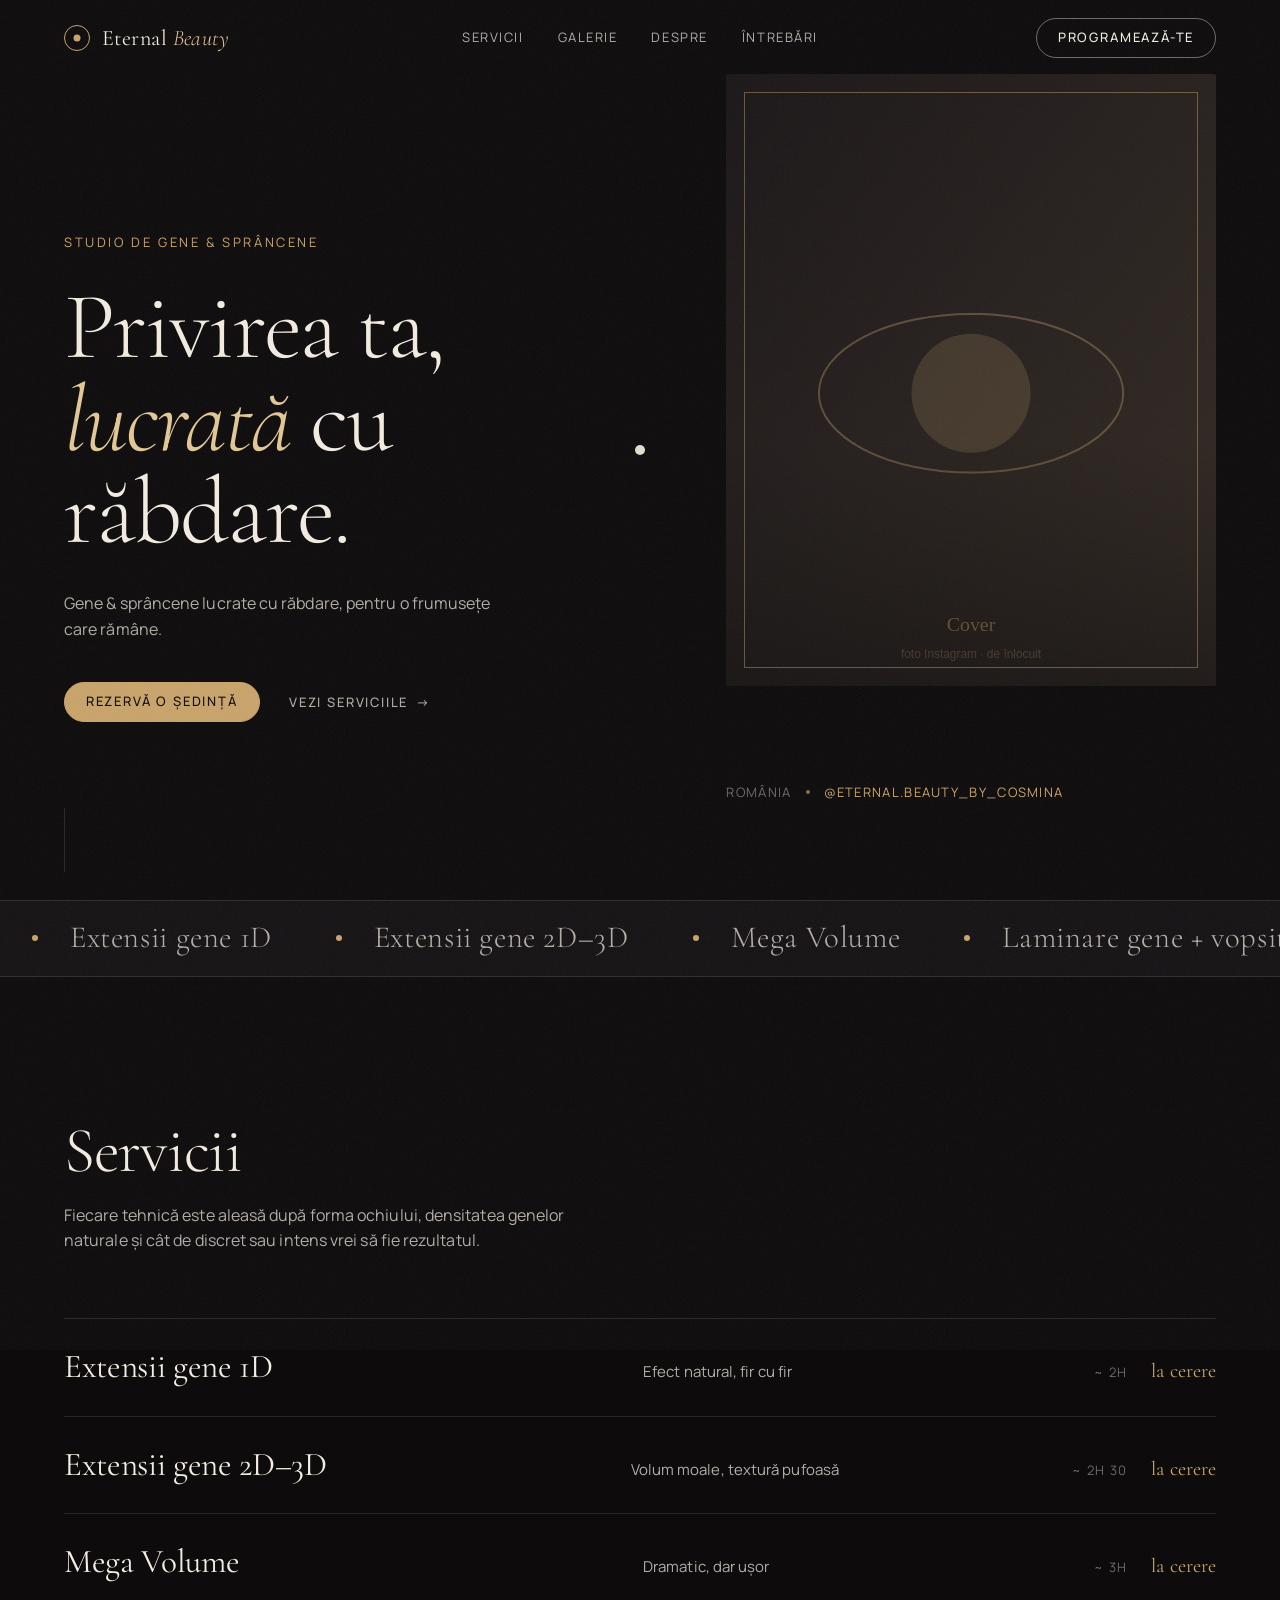
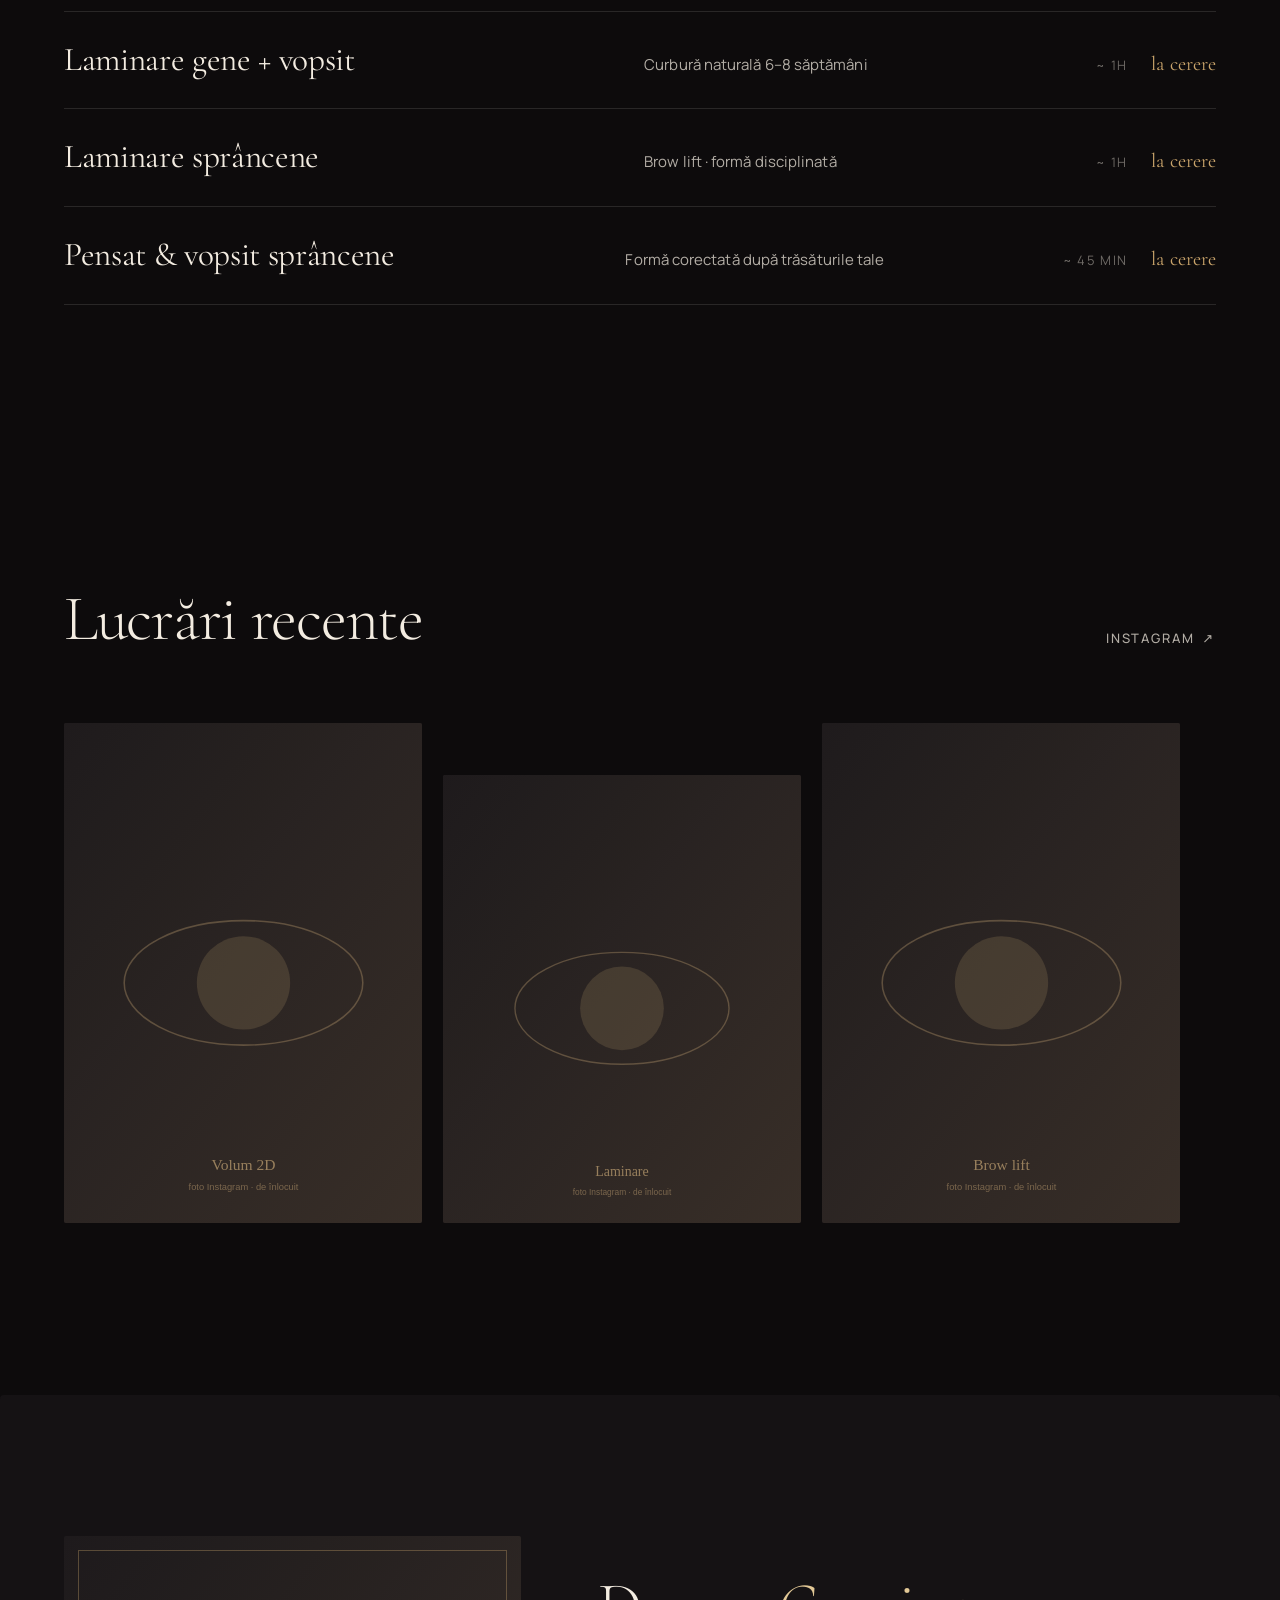
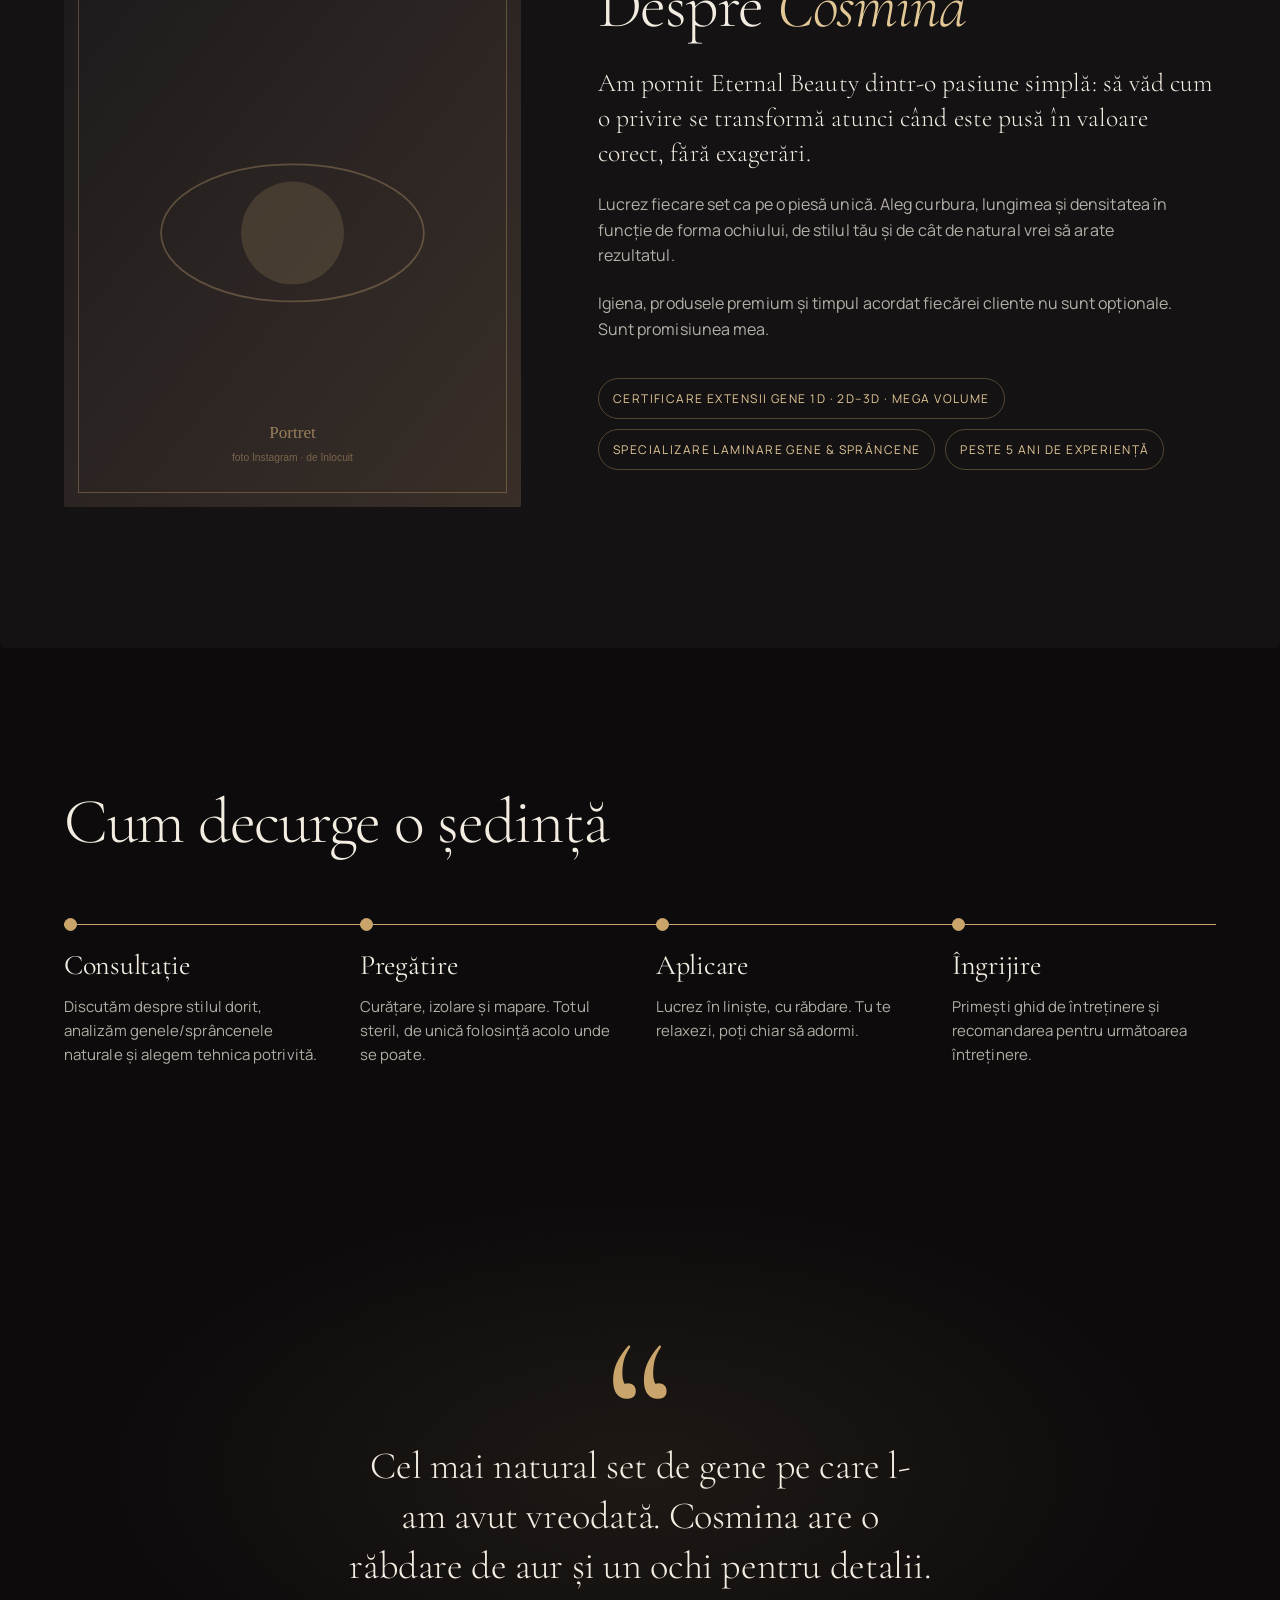
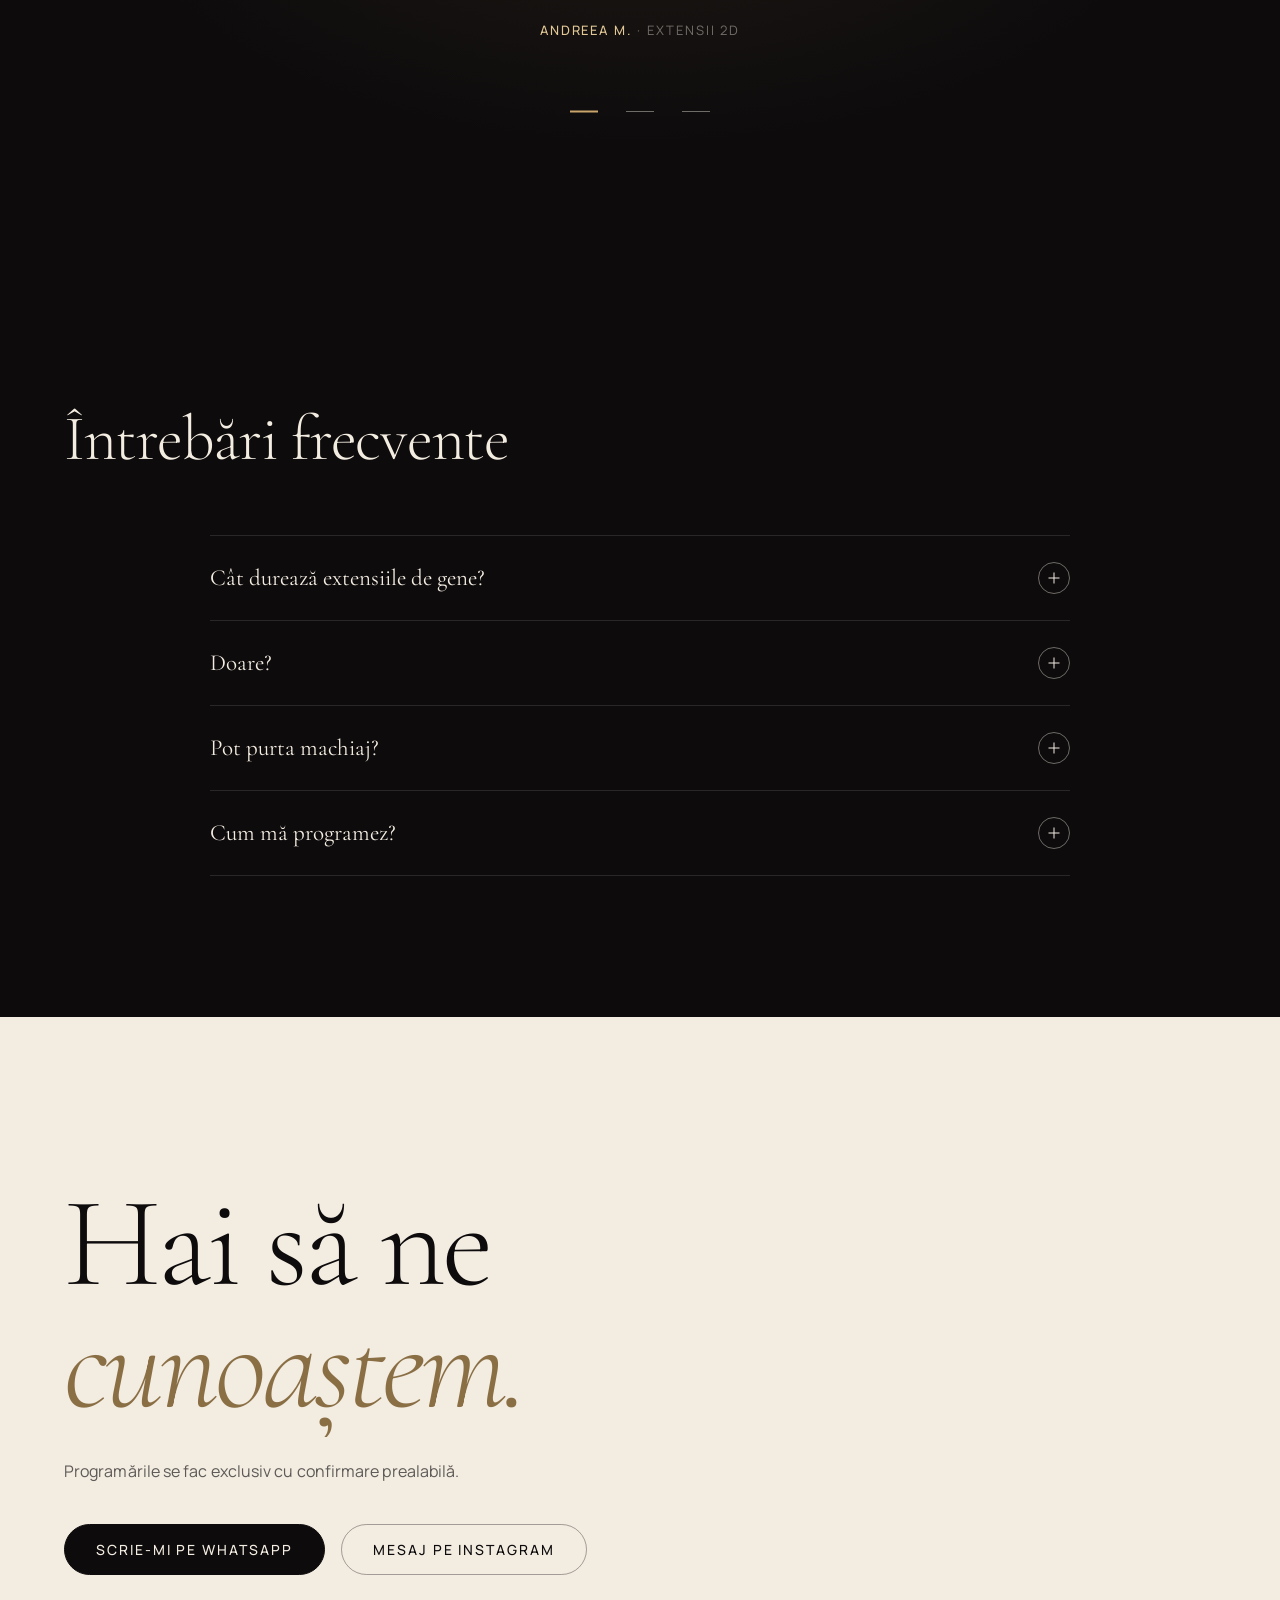
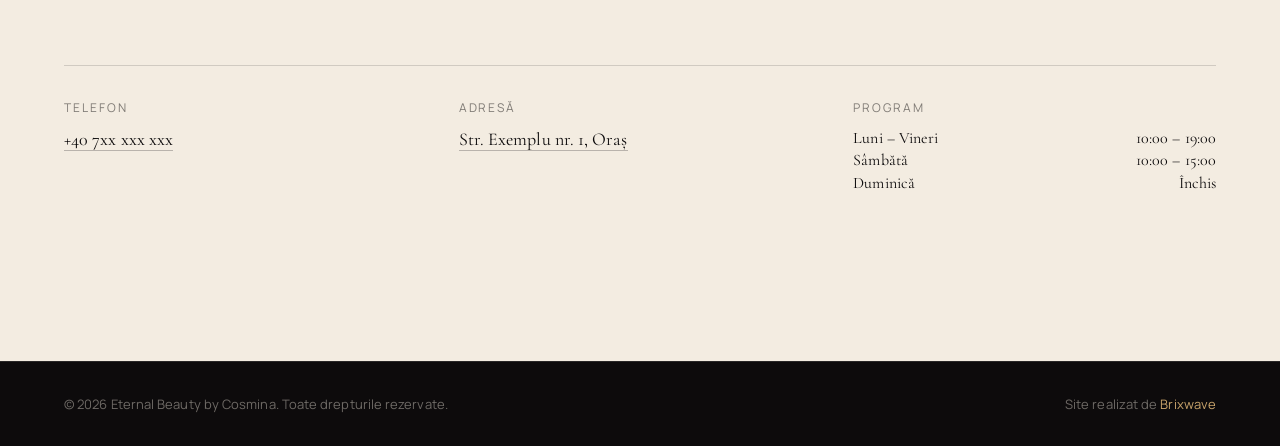
==== designs/01-noir-luxe/index.html @ b746fc4f "Portal Brixwave cu 3 design-uri pentru Eternal Beauty și skill-uri de design - index.html: portal Br" ====
<!DOCTYPE html>
<html lang="ro">
<head>
<meta charset="utf-8">
<meta name="viewport" content="width=device-width, initial-scale=1">
<title>Eternal Beauty by Cosmina — Noir Luxe</title>
<meta name="description" content="Eternal Beauty by Cosmina: extensii de gene, laminare gene și sprâncene, styling de sprâncene. Programează-te.">
<meta name="theme-color" content="#0d0b0c">
<link rel="preconnect" href="https://fonts.googleapis.com">
<link rel="preconnect" href="https://fonts.gstatic.com" crossorigin>
<link href="https://fonts.googleapis.com/css2?family=Cormorant+Garamond:ital,wght@0,300;0,400;0,500;1,300;1,400&family=Manrope:wght@300;400;500;600&display=swap" rel="stylesheet">
<link rel="stylesheet" href="style.css">
</head>
<body>
<div class="grain" aria-hidden="true"></div>
<div class="cursor" aria-hidden="true"><span></span></div>

<header class="nav" id="top">
  <a class="nav__brand" href="#top" aria-label="Eternal Beauty, acasă">
    <span class="nav__mark" aria-hidden="true"></span>
    <span class="nav__name">Eternal <em>Beauty</em></span>
  </a>
  <nav class="nav__links" aria-label="Meniu principal">
    <a href="#servicii">Servicii</a>
    <a href="#galerie">Galerie</a>
    <a href="#despre">Despre</a>
    <a href="#intrebari">Întrebări</a>
  </nav>
  <a class="btn btn--ghost nav__cta" data-wa href="#contact" data-magnetic>Programează-te</a>
  <button class="nav__burger" aria-label="Deschide meniul" aria-expanded="false" aria-controls="mobile-menu"><span></span><span></span></button>
</header>
<div class="mobile-menu" id="mobile-menu" hidden>
  <a href="#servicii">Servicii</a>
  <a href="#galerie">Galerie</a>
  <a href="#despre">Despre</a>
  <a href="#intrebari">Întrebări</a>
  <a href="#contact">Contact</a>
</div>

<main>
  <!-- HERO -->
  <section class="hero">
    <div class="hero__copy">
      <p class="hero__eyebrow-free"><span class="line-mask"><span>Studio de gene &amp; sprâncene</span></span></p>
      <h1 class="hero__title">
        <span class="line-mask"><span>Privirea ta,</span></span>
        <span class="line-mask"><span><em>lucrată</em> cu răbdare.</span></span>
      </h1>
      <p class="hero__lead reveal" data-brand="tagline"></p>
      <div class="hero__actions reveal">
        <a class="btn btn--gold" href="#contact" data-wa data-magnetic>Rezervă o ședință</a>
        <a class="btn btn--text" href="#servicii">Vezi serviciile <span class="arrow" aria-hidden="true">→</span></a>
      </div>
    </div>
    <figure class="hero__media">
      <div class="hero__frame" data-parallax="0.12">
        <img data-photo="Cover" src="../../shared/photos/hero.jpg" alt="Privire cu extensii de gene, fotografie de copertă" width="800" height="1000" fetchpriority="high">
      </div>
      <figcaption class="hero__caption reveal">
        <span data-brand="city"></span>
        <span class="dot" aria-hidden="true"></span>
        <a data-ig href="#" target="_blank" rel="noopener">@<span data-brand="instagramHandle"></span></a>
      </figcaption>
    </figure>
    <a class="hero__scroll" href="#servicii" aria-label="Derulează în jos"><span></span></a>
  </section>

  <!-- MARQUEE -->
  <div class="marquee" aria-hidden="true">
    <div class="marquee__track" id="marquee"></div>
  </div>

  <!-- SERVICII -->
  <section class="services" id="servicii">
    <div class="section-head reveal">
      <h2 class="h2">Servicii</h2>
      <p class="lede">Fiecare tehnică este aleasă după forma ochiului, densitatea genelor naturale și cât de discret sau intens vrei să fie rezultatul.</p>
    </div>
    <ul class="services__list" id="services"></ul>
    <div class="services__preview" id="services-preview" aria-hidden="true">
      <img alt="" width="800" height="1000">
    </div>
  </section>

  <!-- GALERIE -->
  <section class="gallery" id="galerie">
    <div class="section-head section-head--row reveal">
      <h2 class="h2">Lucrări recente</h2>
      <a class="btn btn--text" data-ig href="#" target="_blank" rel="noopener">Instagram <span class="arrow" aria-hidden="true">↗</span></a>
    </div>
    <div class="gallery__scroller" id="gallery" tabindex="0" aria-label="Galerie, derulează orizontal"></div>
  </section>

  <!-- DESPRE -->
  <section class="about" id="despre">
    <figure class="about__media reveal">
      <img data-photo="Portret" src="../../shared/photos/portrait.jpg" alt="Portret Cosmina, fondatoare Eternal Beauty" width="800" height="1000" loading="lazy">
    </figure>
    <div class="about__copy">
      <h2 class="h2 reveal">Despre <em>Cosmina</em></h2>
      <div class="about__story" id="story"></div>
      <ul class="about__creds" id="creds"></ul>
    </div>
  </section>

  <!-- PROCES -->
  <section class="process">
    <div class="section-head reveal">
      <h2 class="h2">Cum decurge o ședință</h2>
    </div>
    <ol class="process__steps" id="process"></ol>
  </section>

  <!-- TESTIMONIALE -->
  <section class="quotes" aria-label="Păreri ale clientelor">
    <div class="quotes__mark reveal" aria-hidden="true">“</div>
    <div class="quotes__stage" id="quotes"></div>
    <div class="quotes__nav" id="quotes-nav" role="tablist" aria-label="Alege testimonialul"></div>
  </section>

  <!-- FAQ -->
  <section class="faq" id="intrebari">
    <div class="section-head reveal">
      <h2 class="h2">Întrebări frecvente</h2>
    </div>
    <div class="faq__list" id="faq"></div>
  </section>

  <!-- CONTACT -->
  <section class="contact" id="contact">
    <div class="contact__inner">
      <h2 class="contact__title">
        <span class="line-mask"><span>Hai să ne</span></span>
        <span class="line-mask"><span><em>cunoaștem.</em></span></span>
      </h2>
      <p class="lede reveal" data-brand="bookingNote"></p>
      <div class="contact__actions reveal">
        <a class="btn btn--gold btn--lg" data-wa href="#" target="_blank" rel="noopener" data-magnetic>Scrie-mi pe WhatsApp</a>
        <a class="btn btn--ghost btn--lg" data-ig href="#" target="_blank" rel="noopener" data-magnetic>Mesaj pe Instagram</a>
      </div>
      <dl class="contact__details reveal">
        <div><dt>Telefon</dt><dd><a data-tel href="#" data-brand="phone"></a></dd></div>
        <div><dt>Adresă</dt><dd><a data-maps href="#" target="_blank" rel="noopener" data-brand="address"></a></dd></div>
        <div><dt>Program</dt><dd id="schedule"></dd></div>
      </dl>
    </div>
  </section>
</main>

<footer class="footer">
  <p>© <span id="year"></span> Eternal Beauty by Cosmina. Toate drepturile rezervate.</p>
  <p class="footer__credit">Site realizat de <a href="https://github.com/brixwave-technology" target="_blank" rel="noopener">Brixwave</a></p>
</footer>

<script src="../../shared/eternal-data.js"></script>
<script src="script.js"></script>
</body>
</html>
---- designs/01-noir-luxe/style.css ----
/* ============ NOIR LUXE — Eternal Beauty ============ */
:root{
  --ink:#0d0b0c; --ink-2:#151214; --ink-3:#1e1a1c;
  --ivory:#f3ece1; --ivory-70:rgba(243,236,225,.72); --ivory-40:rgba(243,236,225,.42); --ivory-12:rgba(243,236,225,.12);
  --gold:#c9a46b; --gold-2:#e2c896; --gold-dim:#8a6f45;
  --serif:"Cormorant Garamond", Georgia, serif;
  --sans:"Manrope", system-ui, sans-serif;
  --ease-out:cubic-bezier(.23,1,.32,1);
  --ease-in-out:cubic-bezier(.77,0,.175,1);
  --pad:clamp(20px,5vw,96px);
  --max:1440px;
}
*,*::before,*::after{box-sizing:border-box}
html{scroll-behavior:smooth;-webkit-text-size-adjust:100%}
@media (prefers-reduced-motion:reduce){html{scroll-behavior:auto}}
body{margin:0;background:var(--ink);color:var(--ivory);font:400 16px/1.6 var(--sans);letter-spacing:.005em;overflow-x:hidden;-webkit-font-smoothing:antialiased}
img{display:block;max-width:100%;height:auto}
a{color:inherit;text-decoration:none}
ul,ol{margin:0;padding:0;list-style:none}
h1,h2,h3,p,dl,dd,figure{margin:0}
::selection{background:var(--gold);color:var(--ink)}
:focus-visible{outline:2px solid var(--gold);outline-offset:4px;border-radius:2px}
em{font-style:italic;font-weight:300;color:var(--gold-2)}

/* film grain */
.grain{position:fixed;inset:-50%;width:200%;height:200%;pointer-events:none;z-index:60;opacity:.06;
  background-image:url("data:image/svg+xml,%3Csvg xmlns='http://www.w3.org/2000/svg' width='300' height='300'%3E%3Cfilter id='n'%3E%3CfeTurbulence type='fractalNoise' baseFrequency='.9' numOctaves='2' stitchTiles='stitch'/%3E%3C/filter%3E%3Crect width='100%25' height='100%25' filter='url(%23n)'/%3E%3C/svg%3E");
  animation:grain 1.2s steps(6) infinite}
@keyframes grain{0%{transform:translate(0,0)}20%{transform:translate(-2%,1%)}40%{transform:translate(1%,-2%)}60%{transform:translate(-1%,2%)}80%{transform:translate(2%,1%)}100%{transform:translate(0,0)}}

/* custom cursor (desktop w/ fine pointer only) */
.cursor{display:none}
@media (hover:hover) and (pointer:fine){
  .cursor{display:block;position:fixed;left:0;top:0;z-index:70;pointer-events:none;mix-blend-mode:difference}
  .cursor span{display:block;width:10px;height:10px;border-radius:50%;background:var(--ivory);transform:translate(-50%,-50%) scale(1);transition:transform .35s var(--ease-out),opacity .3s}
  body.cursor-hover .cursor span{transform:translate(-50%,-50%) scale(4);opacity:.9}
}

/* ---- buttons ---- */
.btn{position:relative;display:inline-flex;align-items:center;gap:.6em;padding:.95em 1.6em;font:500 13px/1 var(--sans);letter-spacing:.14em;text-transform:uppercase;border-radius:999px;border:1px solid transparent;transition:transform .5s var(--ease-out),background-color .3s ease,color .3s ease,border-color .3s ease;will-change:transform}
.btn:active{transform:scale(.97)!important;transition-duration:.1s}
.btn--gold{background:var(--gold);color:var(--ink);border-color:var(--gold)}
.btn--gold:hover{background:var(--gold-2);border-color:var(--gold-2)}
.btn--ghost{border-color:var(--ivory-40);color:var(--ivory)}
.btn--ghost:hover{border-color:var(--gold);color:var(--gold-2)}
.btn--text{padding:.4em 0;border-radius:0;color:var(--ivory-70)}
.btn--text .arrow{display:inline-block;transition:transform .5s var(--ease-out)}
.btn--text:hover{color:var(--gold-2)}
.btn--text:hover .arrow{transform:translateX(6px)}
.btn--lg{padding:1.25em 2.2em;font-size:14px}

/* ---- nav ---- */
.nav{position:fixed;inset:0 0 auto 0;z-index:50;display:grid;grid-template-columns:1fr auto 1fr;align-items:center;gap:24px;padding:18px var(--pad);transition:background-color .5s ease,backdrop-filter .5s ease,padding .5s var(--ease-out)}
.nav.is-scrolled{padding:12px var(--pad);background:rgba(13,11,12,.72);backdrop-filter:blur(14px);-webkit-backdrop-filter:blur(14px);border-bottom:1px solid var(--ivory-12)}
.nav__brand{display:flex;align-items:center;gap:12px;font:400 22px/1 var(--serif);letter-spacing:.02em}
.nav__brand em{color:var(--gold-2)}
.nav__mark{width:26px;height:26px;border-radius:50%;border:1px solid var(--gold);position:relative;flex:none}
.nav__mark::after{content:"";position:absolute;inset:7px;border-radius:50%;background:var(--gold);transform:scale(.7);transition:transform .6s var(--ease-out)}
.nav__brand:hover .nav__mark::after{transform:scale(1)}
.nav__links{display:flex;gap:34px;justify-content:center}
.nav__links a{position:relative;font-size:13px;letter-spacing:.12em;text-transform:uppercase;color:var(--ivory-70);padding:6px 0;transition:color .3s}
.nav__links a::after{content:"";position:absolute;left:0;right:0;bottom:0;height:1px;background:var(--gold);transform:scaleX(0);transform-origin:right;transition:transform .5s var(--ease-out)}
.nav__links a:hover{color:var(--ivory)}
.nav__links a:hover::after{transform:scaleX(1);transform-origin:left}
.nav__cta{justify-self:end}
.nav__burger{display:none;justify-self:end;width:44px;height:44px;border:0;background:none;cursor:pointer;position:relative}
.nav__burger span{position:absolute;left:12px;right:12px;height:1px;background:var(--ivory);transition:transform .5s var(--ease-out),top .5s var(--ease-out)}
.nav__burger span:first-child{top:18px}.nav__burger span:last-child{top:26px}
.nav__burger[aria-expanded="true"] span:first-child{top:22px;transform:rotate(45deg)}
.nav__burger[aria-expanded="true"] span:last-child{top:22px;transform:rotate(-45deg)}
.mobile-menu{position:fixed;inset:0;z-index:45;background:var(--ink);display:flex;flex-direction:column;justify-content:center;padding:var(--pad);gap:8px}
.mobile-menu[hidden]{display:none}
.mobile-menu a{font:300 clamp(36px,10vw,64px)/1.1 var(--serif);color:var(--ivory);opacity:0;transform:translateY(24px);animation:menu-in .7s var(--ease-out) forwards}
.mobile-menu a:nth-child(2){animation-delay:.05s}.mobile-menu a:nth-child(3){animation-delay:.1s}.mobile-menu a:nth-child(4){animation-delay:.15s}.mobile-menu a:nth-child(5){animation-delay:.2s}
@keyframes menu-in{to{opacity:1;transform:none}}
@media (max-width:900px){.nav{grid-template-columns:1fr auto}.nav__links,.nav__cta{display:none}.nav__burger{display:block}}

/* ---- text reveals ---- */
.line-mask{display:block;overflow:hidden;padding-bottom:.08em;margin-bottom:-.08em}
.line-mask>span{display:block;transform:translateY(110%);transition:transform 1.1s var(--ease-out)}
.is-in .line-mask>span,.line-mask.is-in>span{transform:none}
.line-mask:nth-child(2)>span{transition-delay:.12s}.line-mask:nth-child(3)>span{transition-delay:.24s}
.reveal{opacity:0;transform:translateY(22px);transition:opacity .9s ease,transform 1s var(--ease-out)}
.reveal.is-in{opacity:1;transform:none}
@media (prefers-reduced-motion:reduce){.line-mask>span,.reveal{transition:none;transform:none;opacity:1}.grain,.hero__scroll span,.marquee__track{animation:none}}

/* ---- hero ---- */
.hero{position:relative;min-height:100svh;display:grid;grid-template-columns:1.1fr .9fr;align-items:center;gap:clamp(24px,5vw,80px);padding:calc(90px + 4vh) var(--pad) 8vh;max-width:var(--max);margin:0 auto}
.hero__eyebrow-free{font-size:13px;letter-spacing:.2em;text-transform:uppercase;color:var(--gold);margin-bottom:28px}
.hero__title{font:300 clamp(48px,7.4vw,118px)/.98 var(--serif);letter-spacing:-.02em;text-wrap:balance}
.hero__lead{max-width:44ch;margin-top:32px;font-size:clamp(16px,1.25vw,19px);color:var(--ivory-70);transition-delay:.35s}
.hero__actions{display:flex;flex-wrap:wrap;gap:16px 28px;align-items:center;margin-top:40px;transition-delay:.5s}
.hero__media{position:relative}
.hero__frame{position:relative;aspect-ratio:4/5;overflow:hidden;border-radius:2px;will-change:transform}
.hero__frame::before{content:"";position:absolute;inset:18px;border:1px solid rgba(201,164,107,.45);z-index:2;pointer-events:none;transition:inset 1.2s var(--ease-out)}
.hero__media:hover .hero__frame::before{inset:10px}
.hero__frame img{width:100%;height:100%;object-fit:cover;transform:scale(1.08);transition:transform 1.6s var(--ease-out);filter:saturate(.9) contrast(1.05)}
.hero__media:hover .hero__frame img{transform:scale(1.02)}
.hero__frame::after{content:"";position:absolute;inset:0;background:linear-gradient(180deg,transparent 60%,rgba(13,11,12,.55));z-index:1}
.hero__caption{display:flex;align-items:center;gap:14px;margin-top:18px;font-size:13px;letter-spacing:.1em;text-transform:uppercase;color:var(--ivory-40);transition-delay:.6s}
.hero__caption a{color:var(--gold);transition:color .3s}.hero__caption a:hover{color:var(--gold-2)}
.dot{width:4px;height:4px;border-radius:50%;background:var(--gold-dim)}
.hero__scroll{position:absolute;left:var(--pad);bottom:28px;width:1px;height:64px;background:var(--ivory-12);overflow:hidden}
.hero__scroll span{position:absolute;inset:0;background:var(--gold);transform:translateY(-100%);animation:scroll-hint 2.4s var(--ease-in-out) infinite}
@keyframes scroll-hint{0%{transform:translateY(-100%)}55%{transform:translateY(0)}100%{transform:translateY(100%)}}
@media (max-width:900px){.hero{grid-template-columns:1fr;padding-top:110px;min-height:auto}.hero__media{order:-1;max-width:420px}.hero__scroll{display:none}}

/* ---- marquee ---- */
.marquee{border-block:1px solid var(--ivory-12);padding:22px 0;overflow:hidden;background:var(--ink-2)}
.marquee__track{display:flex;gap:0;width:max-content;animation:marquee 38s linear infinite}
.marquee:hover .marquee__track{animation-play-state:paused}
.marquee__item{display:inline-flex;align-items:center;gap:32px;padding:0 32px;font:300 clamp(22px,2.4vw,34px)/1 var(--serif);letter-spacing:.02em;color:var(--ivory-70);white-space:nowrap}
.marquee__item i{width:6px;height:6px;border-radius:50%;background:var(--gold);flex:none}
@keyframes marquee{to{transform:translateX(-50%)}}

/* ---- sections ---- */
section{padding:clamp(80px,11vw,160px) var(--pad)}
.section-head{max-width:var(--max);margin:0 auto clamp(40px,5vw,72px)}
.section-head--row{display:flex;justify-content:space-between;align-items:flex-end;gap:24px;flex-wrap:wrap}
.h2{font:300 clamp(38px,5vw,72px)/1.02 var(--serif);letter-spacing:-.02em;text-wrap:balance}
.lede{max-width:56ch;margin-top:20px;color:var(--ivory-70);font-size:clamp(16px,1.15vw,18px)}

/* ---- services ---- */
.services{position:relative;max-width:var(--max);margin:0 auto}
.services__list{border-top:1px solid var(--ivory-12)}
.service{border-bottom:1px solid var(--ivory-12)}
.service__row{display:grid;grid-template-columns:minmax(0,1.3fr) minmax(0,1fr) auto auto;gap:24px;align-items:baseline;padding:30px 0;cursor:pointer;transition:padding .6s var(--ease-out)}
.service__row:hover{padding-left:16px}
.service__name{font:400 clamp(26px,2.6vw,38px)/1.1 var(--serif);letter-spacing:-.01em;transition:color .3s}
.service__row:hover .service__name{color:var(--gold-2)}
.service__sub{color:var(--ivory-70);font-size:15px}
.service__meta{font-size:13px;letter-spacing:.1em;text-transform:uppercase;color:var(--ivory-40);white-space:nowrap}
.service__price{font:400 20px/1 var(--serif);color:var(--gold);white-space:nowrap;min-width:6ch;text-align:right}
.service__body{display:grid;grid-template-rows:0fr;transition:grid-template-rows .7s var(--ease-out)}
.service__body>div{overflow:hidden}
.service__body p{max-width:60ch;padding:0 0 30px;color:var(--ivory-70);opacity:0;transform:translateY(8px);transition:opacity .5s ease,transform .6s var(--ease-out)}
.service.is-open .service__body{grid-template-rows:1fr}
.service.is-open .service__body p{opacity:1;transform:none;transition-delay:.15s}
.services__preview{position:absolute;top:0;right:var(--pad);width:clamp(180px,20vw,300px);aspect-ratio:4/5;pointer-events:none;opacity:0;transform:translateY(20px) rotate(-3deg) scale(.95);transition:opacity .5s ease,transform .8s var(--ease-out);z-index:3;box-shadow:0 30px 60px -20px rgba(0,0,0,.7)}
.services__preview.is-visible{opacity:1;transform:rotate(-2deg)}
.services__preview img{width:100%;height:100%;object-fit:cover}
@media (max-width:900px){.service__row{grid-template-columns:1fr auto;gap:8px 16px}.service__sub{grid-column:1/-1;order:3}.service__meta{display:none}.services__preview{display:none}}

/* ---- gallery ---- */
.gallery{padding-right:0}
.gallery .section-head{padding-right:var(--pad)}
.gallery__scroller{display:flex;gap:clamp(12px,1.6vw,24px);overflow-x:auto;scroll-snap-type:x mandatory;padding:8px var(--pad) 32px 0;scrollbar-width:none;cursor:grab}
.gallery__scroller::-webkit-scrollbar{display:none}
.gallery__scroller.is-dragging{cursor:grabbing;scroll-snap-type:none}
.shot{flex:0 0 clamp(240px,28vw,380px);scroll-snap-align:start;position:relative;aspect-ratio:4/5;overflow:hidden;border-radius:2px;background:var(--ink-3)}
.shot:nth-child(even){margin-top:clamp(24px,4vw,64px)}
.shot img{width:100%;height:100%;object-fit:cover;transform:scale(1.04);transition:transform 1.4s var(--ease-out),filter .6s ease;filter:saturate(.85)}
.shot:hover img{transform:scale(1);filter:saturate(1)}
.shot figcaption{position:absolute;left:16px;bottom:14px;font-size:12px;letter-spacing:.14em;text-transform:uppercase;color:var(--ivory);padding:6px 10px;border:1px solid var(--ivory-40);border-radius:999px;background:rgba(13,11,12,.35);backdrop-filter:blur(6px);opacity:0;transform:translateY(8px);transition:opacity .4s ease,transform .6s var(--ease-out)}
.shot:hover figcaption{opacity:1;transform:none}
.shot.reveal{transform:translateY(40px)}.shot.reveal.is-in{transform:none}

/* ---- about ---- */
.about{display:grid;grid-template-columns:.85fr 1.15fr;gap:clamp(32px,6vw,110px);align-items:center;max-width:var(--max);margin:0 auto;background:var(--ink-2);border-radius:4px}
.about__media{aspect-ratio:4/5;overflow:hidden;border-radius:2px;position:relative}
.about__media img{width:100%;height:100%;object-fit:cover;filter:saturate(.85)}
.about__media::after{content:"";position:absolute;inset:14px;border:1px solid rgba(201,164,107,.35);pointer-events:none}
.about__story p{max-width:58ch;color:var(--ivory-70);margin-top:22px;font-size:clamp(16px,1.15vw,18px)}
.about__story p:first-child{font:300 clamp(22px,2vw,28px)/1.35 var(--serif);color:var(--ivory);margin-top:28px}
.about__creds{display:flex;flex-wrap:wrap;gap:10px;margin-top:36px}
.about__creds li{font-size:12px;letter-spacing:.12em;text-transform:uppercase;color:var(--gold-2);padding:10px 14px;border:1px solid rgba(201,164,107,.35);border-radius:999px}
@media (max-width:900px){.about{grid-template-columns:1fr}.about__media{max-width:420px}}

/* ---- process ---- */
.process__steps{display:grid;grid-template-columns:repeat(4,1fr);gap:32px;max-width:var(--max);margin:0 auto;position:relative}
.process__steps::before{content:"";position:absolute;left:0;right:0;top:6px;height:1px;background:var(--ivory-12)}
.process__steps::after{content:"";position:absolute;left:0;top:6px;height:1px;width:100%;background:var(--gold);transform:scaleX(0);transform-origin:left;transition:transform 2.2s var(--ease-in-out)}
.process__steps.is-in::after{transform:scaleX(1)}
.step{position:relative;padding-top:32px}
.step::before{content:"";position:absolute;top:0;left:0;width:13px;height:13px;border-radius:50%;background:var(--ink);border:1px solid var(--gold);transition:background-color .4s ease;transition-delay:calc(var(--i) * .45s)}
.process__steps.is-in .step::before{background:var(--gold)}
.step h3{font:400 clamp(24px,2.2vw,32px)/1.1 var(--serif);letter-spacing:-.01em}
.step p{margin-top:14px;color:var(--ivory-70);font-size:15px;max-width:30ch}
@media (max-width:900px){.process__steps{grid-template-columns:1fr 1fr}.process__steps::before,.process__steps::after{display:none}}
@media (max-width:540px){.process__steps{grid-template-columns:1fr}}

/* ---- quotes ---- */
.quotes{text-align:center;position:relative;background:radial-gradient(60% 60% at 50% 40%,rgba(201,164,107,.09),transparent 70%)}
.quotes__mark{font:300 clamp(120px,18vw,220px)/.6 var(--serif);color:var(--gold);opacity:.35;height:.35em}
.quotes__stage{position:relative;max-width:820px;margin:0 auto;min-height:220px;display:grid}
.quote{grid-area:1/1;opacity:0;transform:translateY(14px);transition:opacity .7s ease,transform .9s var(--ease-out);pointer-events:none}
.quote.is-active{opacity:1;transform:none;pointer-events:auto}
.quote p{font:300 clamp(24px,3vw,40px)/1.3 var(--serif);letter-spacing:-.01em;text-wrap:balance}
.quote footer{margin-top:28px;font-size:13px;letter-spacing:.14em;text-transform:uppercase;color:var(--ivory-40)}
.quote footer b{font-weight:500;color:var(--gold-2)}
.quotes__nav{display:flex;justify-content:center;gap:12px;margin-top:44px}
.quotes__nav button{width:44px;height:24px;border:0;background:none;cursor:pointer;position:relative}
.quotes__nav button::after{content:"";position:absolute;left:8px;right:8px;top:11px;height:1px;background:var(--ivory-40);transition:background-color .3s,transform .5s var(--ease-out)}
.quotes__nav button[aria-selected="true"]::after{background:var(--gold);transform:scaleY(2)}

/* ---- faq ---- */
.faq__list{max-width:860px;margin:0 auto;border-top:1px solid var(--ivory-12)}
.faq__item{border-bottom:1px solid var(--ivory-12)}
.faq__q{width:100%;display:flex;justify-content:space-between;align-items:center;gap:24px;padding:26px 0;background:none;border:0;color:var(--ivory);text-align:left;font:400 clamp(20px,1.8vw,26px)/1.25 var(--serif);cursor:pointer;transition:color .3s}
.faq__q:hover{color:var(--gold-2)}
.faq__q i{flex:none;width:32px;height:32px;border:1px solid var(--ivory-40);border-radius:50%;position:relative;transition:transform .6s var(--ease-out),border-color .3s}
.faq__q i::before,.faq__q i::after{content:"";position:absolute;left:50%;top:50%;width:11px;height:1px;background:currentColor;transform:translate(-50%,-50%)}
.faq__q i::after{transform:translate(-50%,-50%) rotate(90deg);transition:transform .5s var(--ease-out)}
.faq__item.is-open .faq__q i{transform:rotate(45deg);border-color:var(--gold)}
.faq__a{display:grid;grid-template-rows:0fr;transition:grid-template-rows .6s var(--ease-out)}
.faq__a>div{overflow:hidden}
.faq__a p{padding-bottom:26px;color:var(--ivory-70);max-width:62ch}
.faq__item.is-open .faq__a{grid-template-rows:1fr}

/* ---- contact ---- */
.contact{background:var(--ivory);color:var(--ink);padding-block:clamp(90px,13vw,180px)}
.contact em{color:var(--gold-dim)}
.contact__inner{max-width:var(--max);margin:0 auto}
.contact__title{font:300 clamp(56px,10vw,160px)/.95 var(--serif);letter-spacing:-.03em}
.contact .lede{color:rgba(13,11,12,.65);margin-top:32px}
.contact__actions{display:flex;flex-wrap:wrap;gap:16px;margin-top:40px}
.contact .btn--gold{background:var(--ink);border-color:var(--ink);color:var(--ivory)}
.contact .btn--gold:hover{background:var(--ink-3)}
.contact .btn--ghost{border-color:rgba(13,11,12,.35);color:var(--ink)}
.contact .btn--ghost:hover{border-color:var(--ink)}
.contact__details{display:grid;grid-template-columns:repeat(3,1fr);gap:32px;margin-top:clamp(56px,7vw,96px);padding-top:32px;border-top:1px solid rgba(13,11,12,.15)}
.contact__details dt{font-size:12px;letter-spacing:.16em;text-transform:uppercase;color:rgba(13,11,12,.5);margin-bottom:10px}
.contact__details dd{font:400 clamp(18px,1.4vw,22px)/1.4 var(--serif)}
.contact__details a{border-bottom:1px solid rgba(13,11,12,.25);transition:border-color .3s}
.contact__details a:hover{border-color:var(--ink)}
.contact__details .sched{display:flex;justify-content:space-between;gap:16px;font-size:16px}
@media (max-width:760px){.contact__details{grid-template-columns:1fr}}

/* ---- footer ---- */
.footer{display:flex;justify-content:space-between;flex-wrap:wrap;gap:12px;padding:32px var(--pad);font-size:13px;color:var(--ivory-40);border-top:1px solid var(--ivory-12)}
.footer a{color:var(--gold);border-bottom:1px solid transparent;transition:border-color .3s}
.footer a:hover{border-color:var(--gold)}
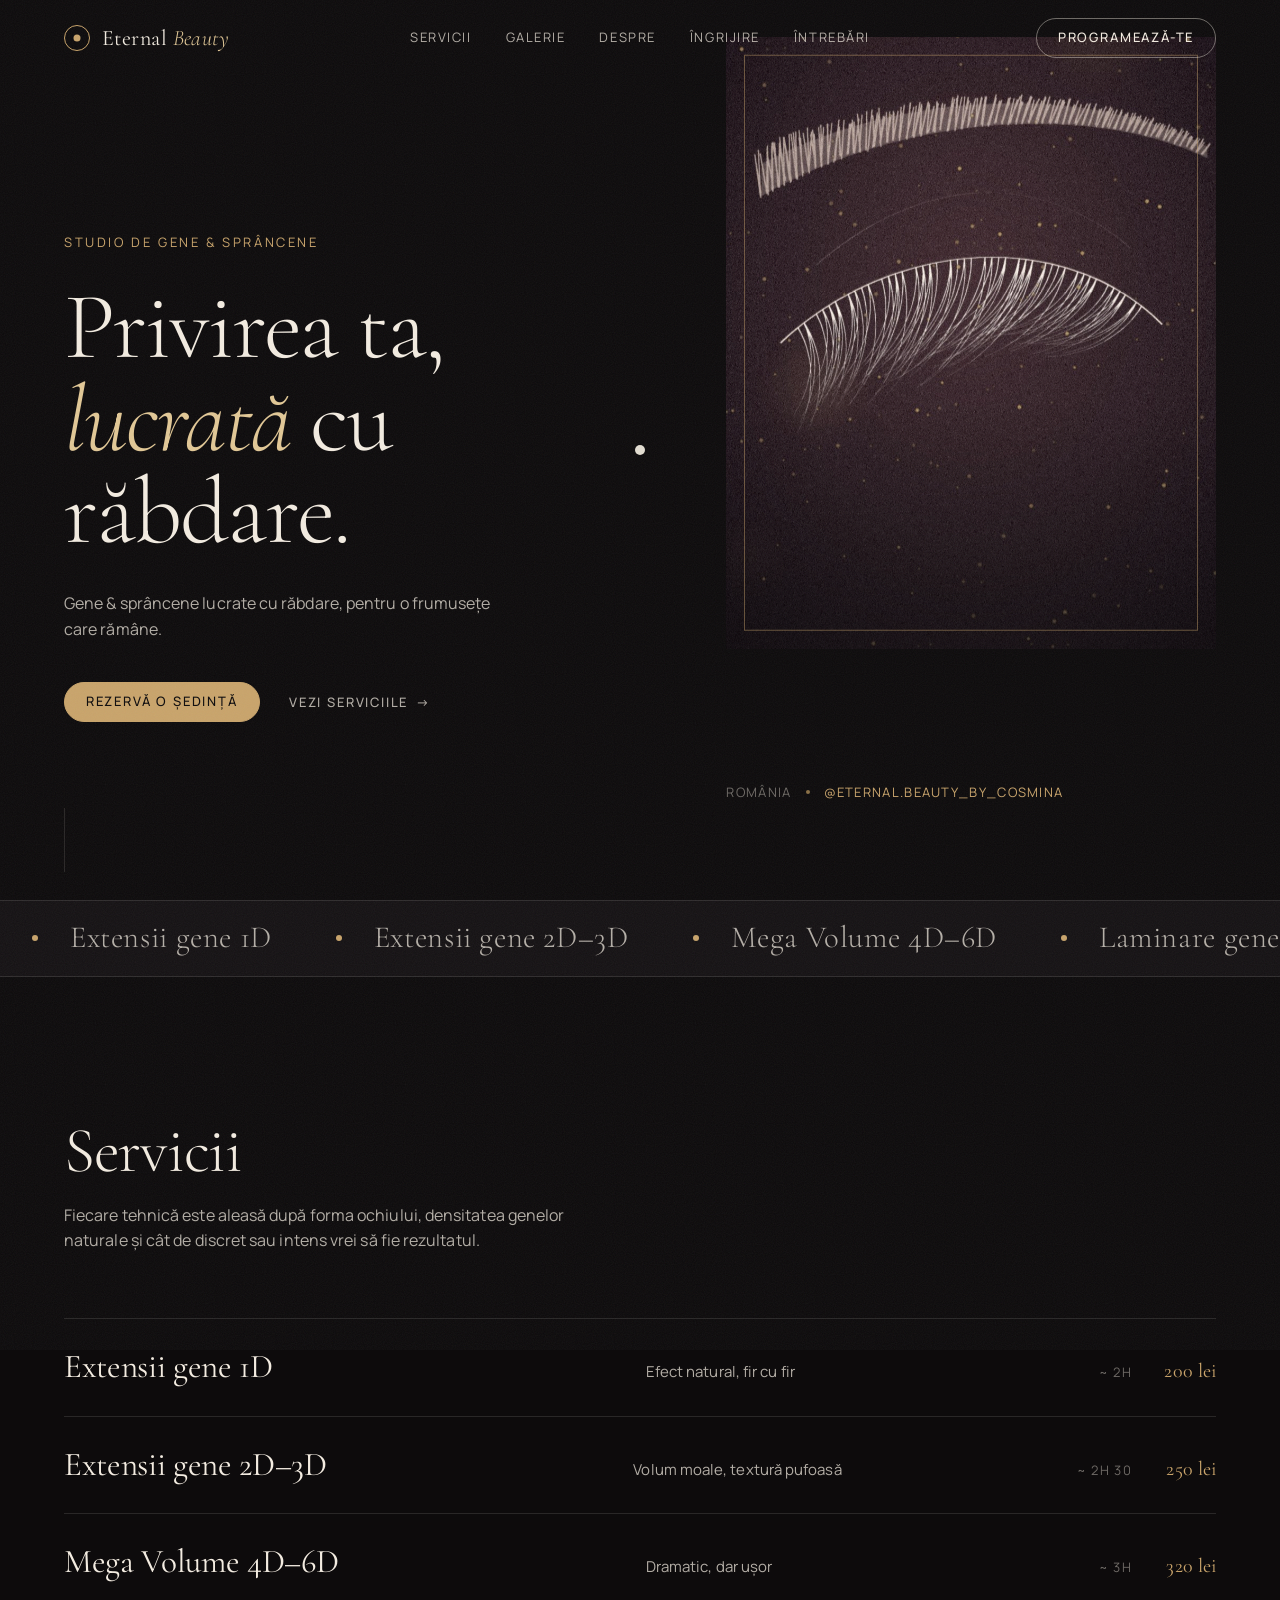
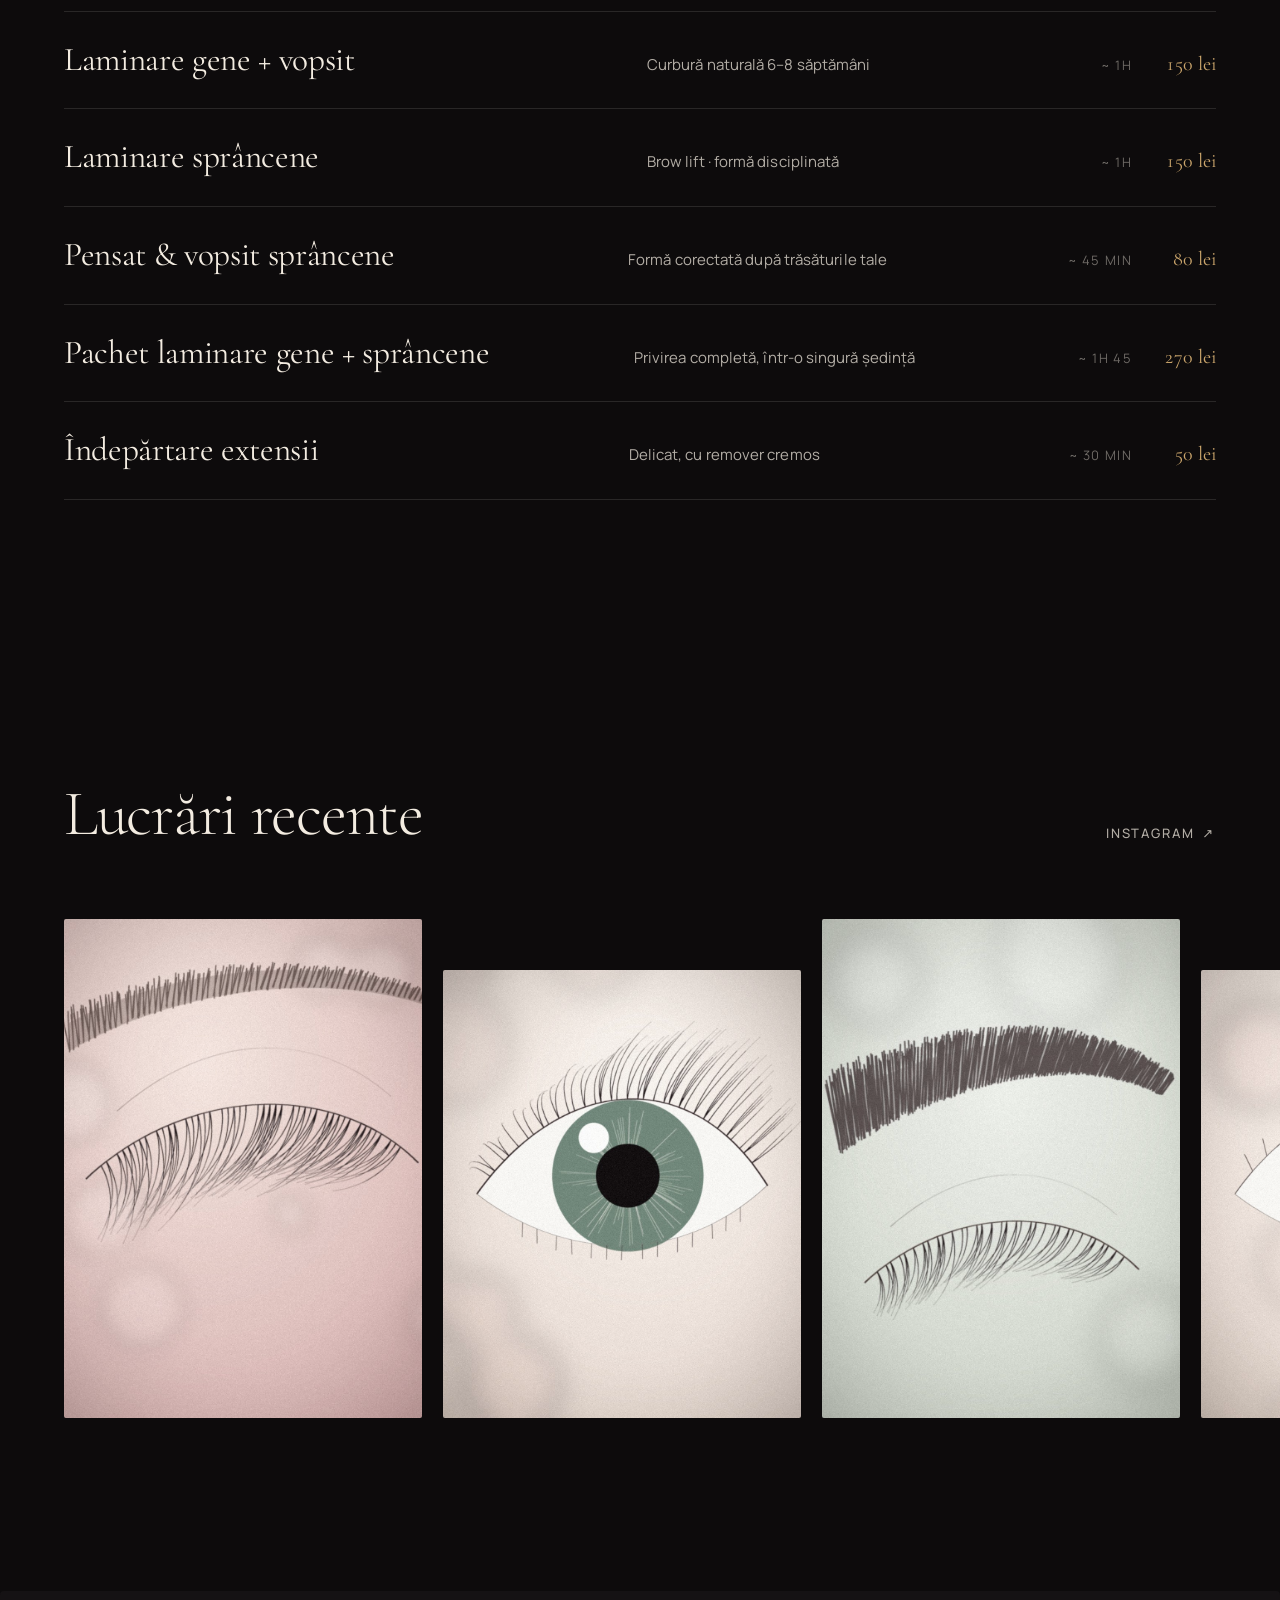
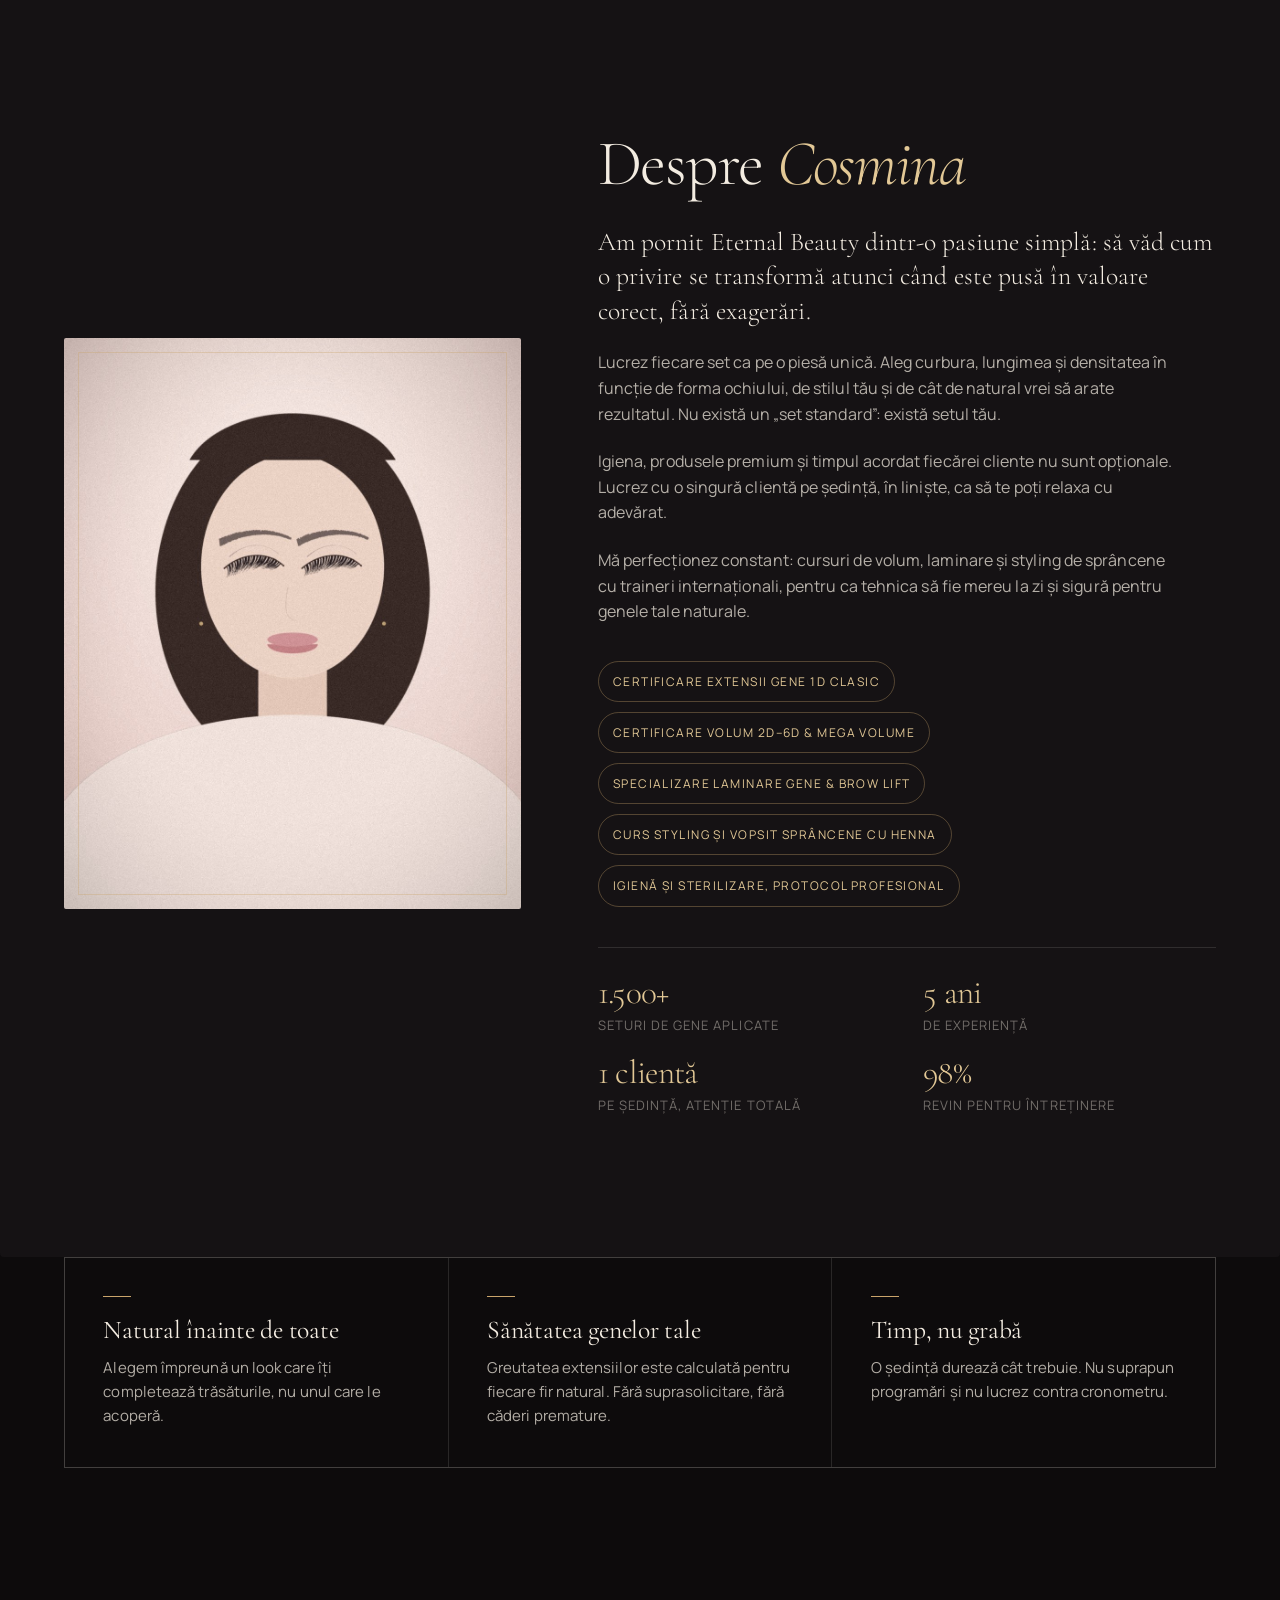
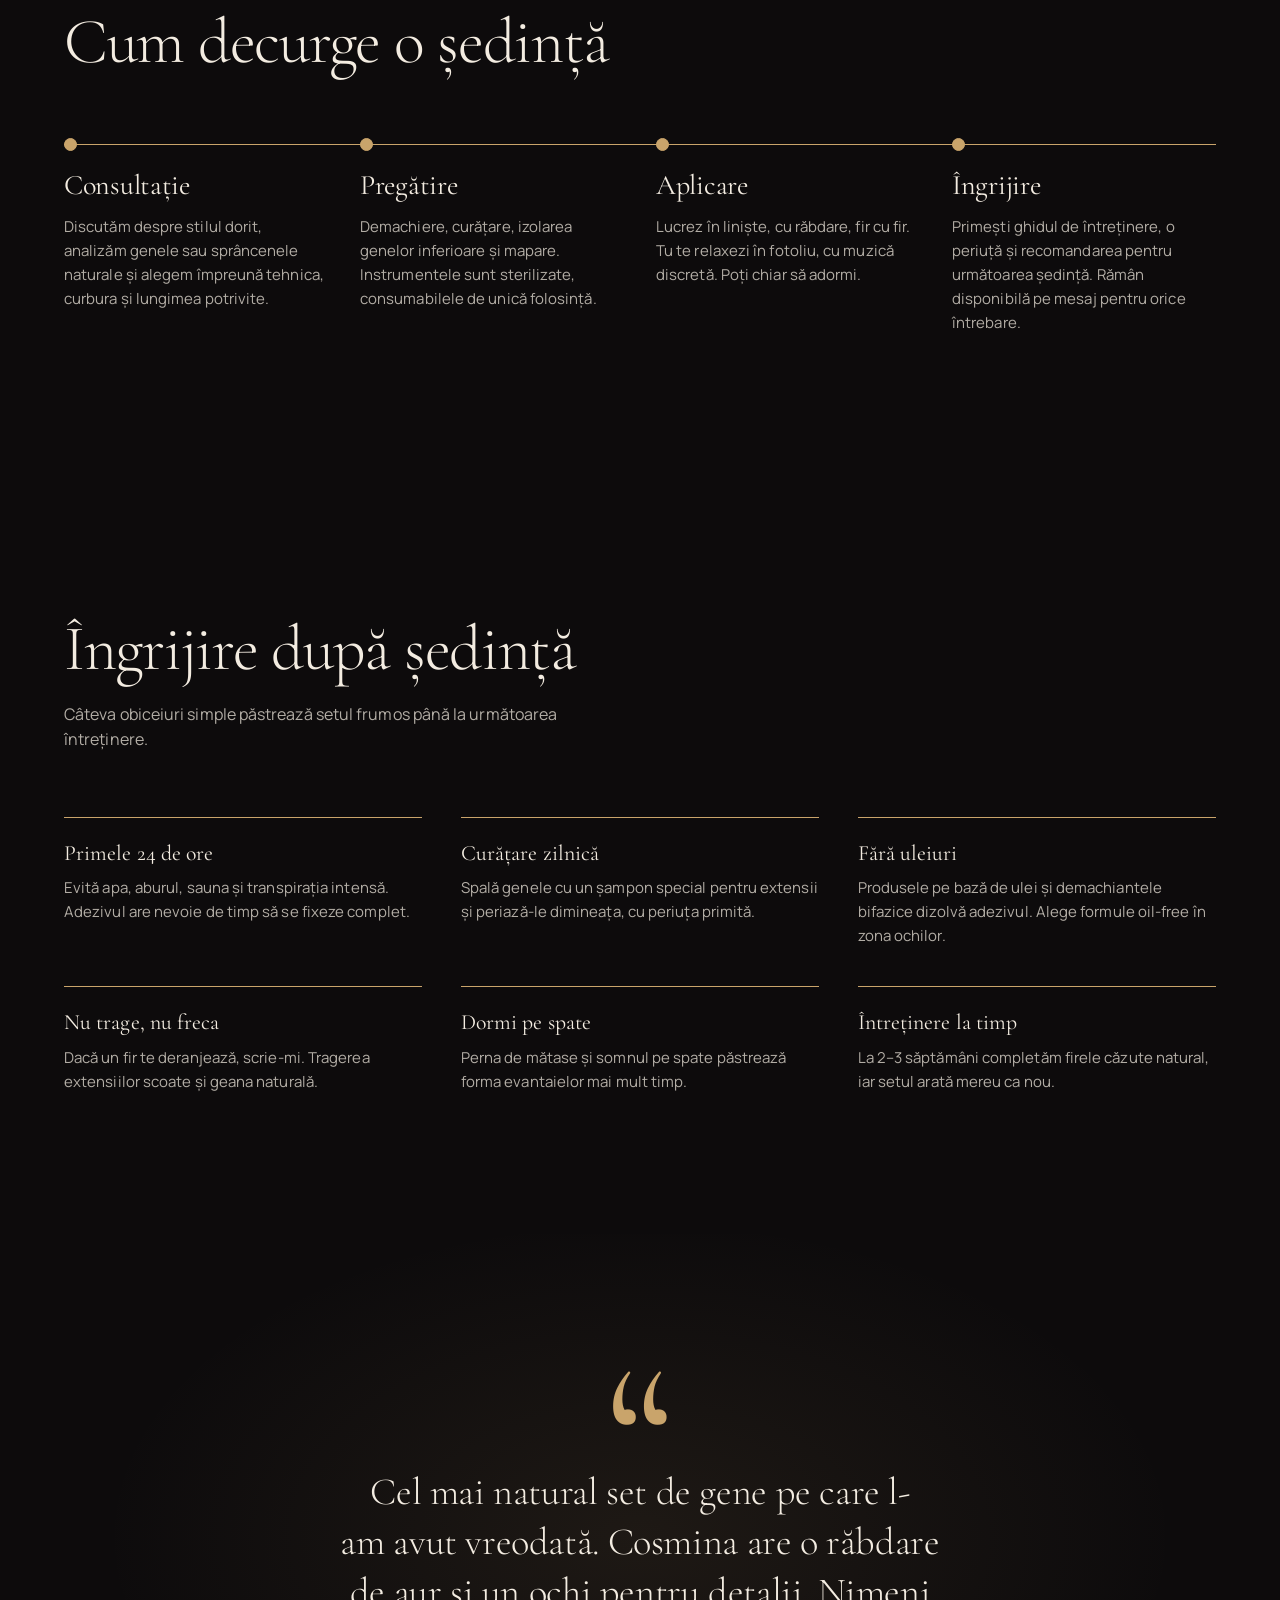
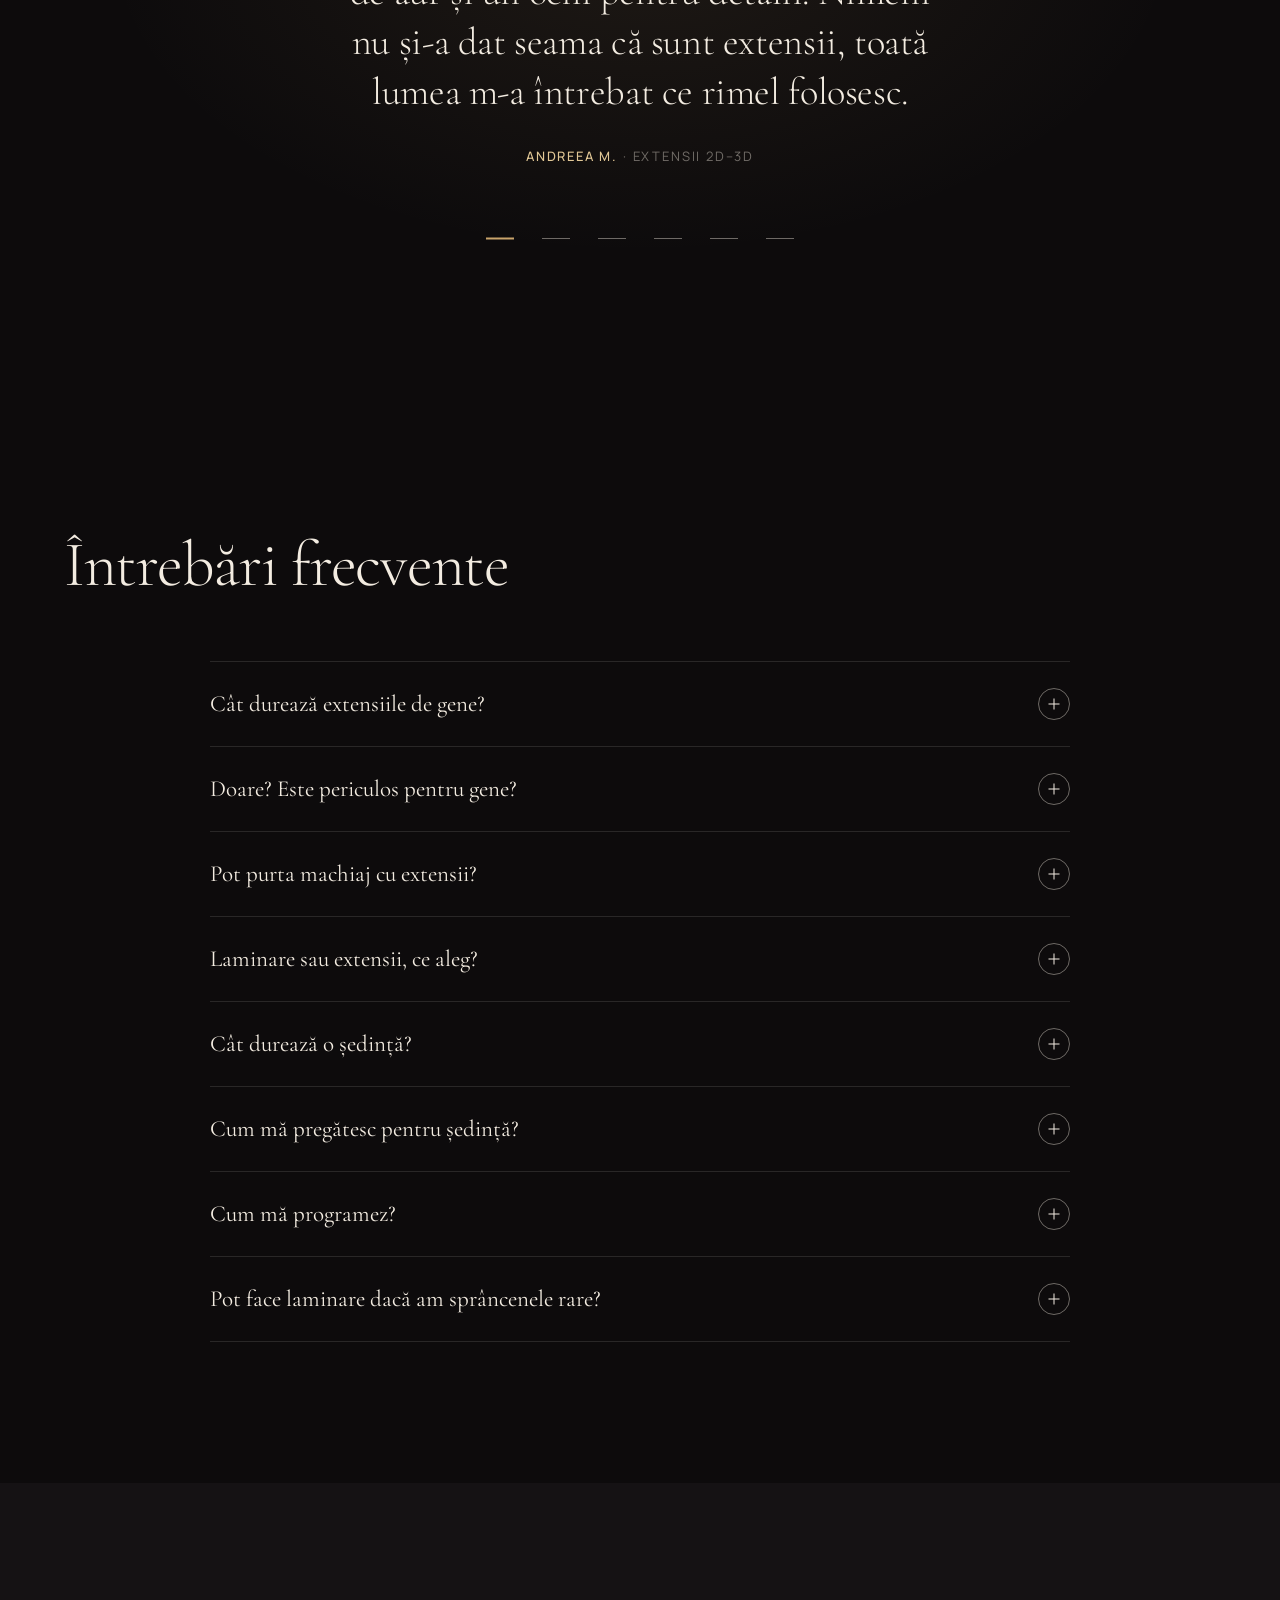
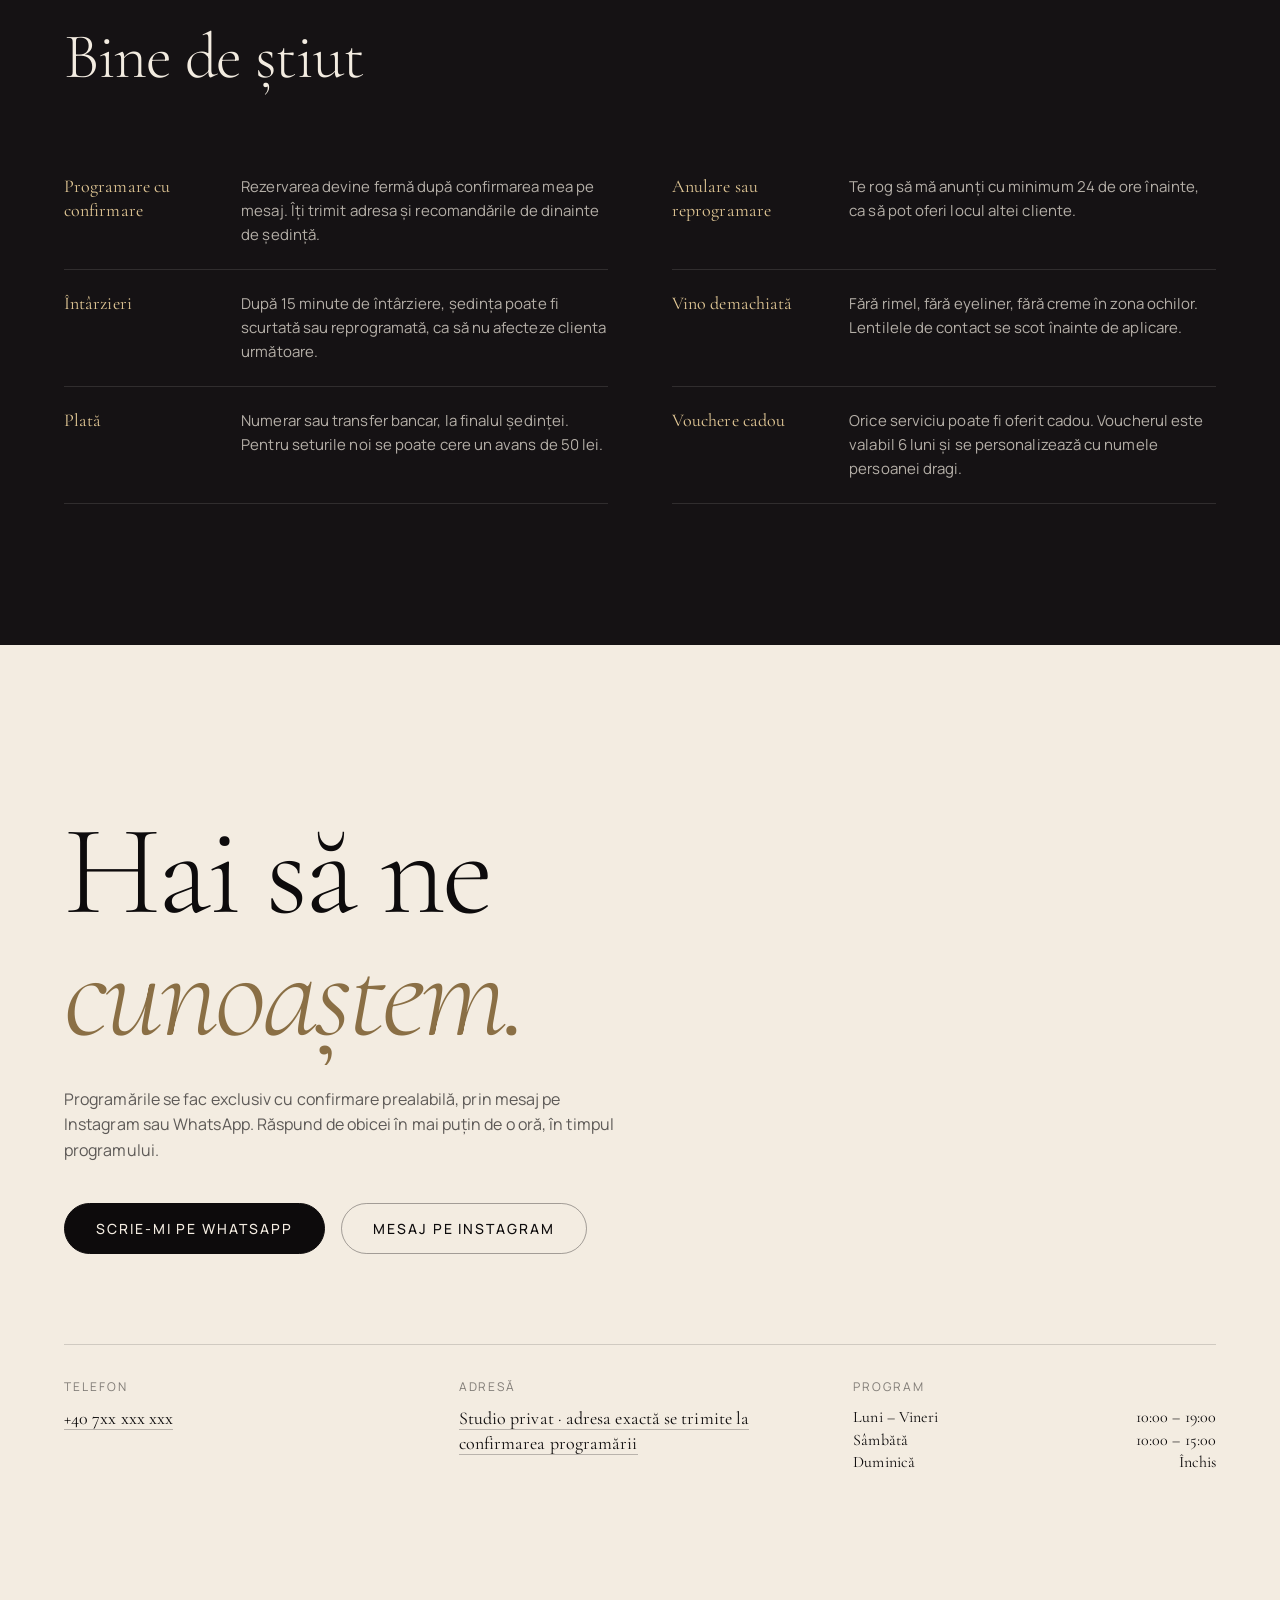
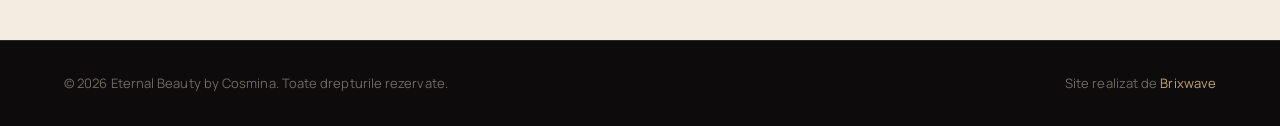
==== commit f814a34d: "Adaugă ilustrații generate și conținut complet pentru cele 3 design-uri - scripts/generate-photos.py" ====
--- a/designs/01-noir-luxe/index.html
+++ b/designs/01-noir-luxe/index.html
@@ -24,6 +24,7 @@
     <a href="#servicii">Servicii</a>
     <a href="#galerie">Galerie</a>
     <a href="#despre">Despre</a>
+    <a href="#ingrijire">Îngrijire</a>
     <a href="#intrebari">Întrebări</a>
   </nav>
   <a class="btn btn--ghost nav__cta" data-wa href="#contact" data-magnetic>Programează-te</a>
@@ -100,7 +101,13 @@
       <h2 class="h2 reveal">Despre <em>Cosmina</em></h2>
       <div class="about__story" id="story"></div>
       <ul class="about__creds" id="creds"></ul>
+      <ul class="about__stats" id="stats"></ul>
     </div>
+  </section>
+
+  <!-- VALORI -->
+  <section class="values" aria-label="Principii">
+    <ul class="values__list" id="values"></ul>
   </section>
 
   <!-- PROCES -->
@@ -109,6 +116,15 @@
       <h2 class="h2">Cum decurge o ședință</h2>
     </div>
     <ol class="process__steps" id="process"></ol>
+  </section>
+
+  <!-- ÎNGRIJIRE -->
+  <section class="care" id="ingrijire">
+    <div class="section-head reveal">
+      <h2 class="h2" id="care-title"></h2>
+      <p class="lede" id="care-intro"></p>
+    </div>
+    <ul class="care__grid" id="care"></ul>
   </section>
 
   <!-- TESTIMONIALE -->
@@ -124,6 +140,14 @@
       <h2 class="h2">Întrebări frecvente</h2>
     </div>
     <div class="faq__list" id="faq"></div>
+  </section>
+
+  <!-- BINE DE ȘTIUT -->
+  <section class="policies">
+    <div class="section-head reveal">
+      <h2 class="h2" id="policies-title"></h2>
+    </div>
+    <dl class="policies__list" id="policies"></dl>
   </section>
 
   <!-- CONTACT -->
--- a/designs/01-noir-luxe/style.css
+++ b/designs/01-noir-luxe/style.css
@@ -230,3 +230,32 @@
 .footer{display:flex;justify-content:space-between;flex-wrap:wrap;gap:12px;padding:32px var(--pad);font-size:13px;color:var(--ivory-40);border-top:1px solid var(--ivory-12)}
 .footer a{color:var(--gold);border-bottom:1px solid transparent;transition:border-color .3s}
 .footer a:hover{border-color:var(--gold)}
+
+/* ---- stats / values ---- */
+.about__stats{display:grid;grid-template-columns:repeat(2,1fr);gap:20px 32px;margin-top:40px;padding-top:28px;border-top:1px solid var(--ivory-12)}
+.about__stats b{display:block;font:300 clamp(30px,2.6vw,40px)/1 var(--serif);color:var(--gold-2);letter-spacing:-.02em}
+.about__stats span{display:block;margin-top:6px;font-size:13px;letter-spacing:.08em;text-transform:uppercase;color:var(--ivory-40)}
+.values{padding-block:0}
+.values__list{display:grid;grid-template-columns:repeat(3,1fr);gap:1px;max-width:var(--max);margin:0 auto;background:var(--ivory-12);border:1px solid var(--ivory-12)}
+.values__list li{background:var(--ink);padding:clamp(24px,3vw,44px)}
+.values__list h3{font:400 clamp(22px,2vw,28px)/1.15 var(--serif);letter-spacing:-.01em}
+.values__list h3::before{content:"";display:block;width:28px;height:1px;background:var(--gold);margin-bottom:18px}
+.values__list p{margin-top:12px;color:var(--ivory-70);font-size:15px}
+@media (max-width:900px){.values__list{grid-template-columns:1fr}}
+/* ---- care ---- */
+.care__grid{display:grid;grid-template-columns:repeat(3,1fr);gap:clamp(20px,3vw,40px) clamp(24px,3vw,48px);max-width:var(--max);margin:0 auto}
+.care__grid li{padding-top:22px;border-top:1px solid var(--ivory-12);position:relative}
+.care__grid li::after{content:"";position:absolute;left:0;top:-1px;width:0;height:1px;background:var(--gold);transition:width 1.2s var(--ease-out)}
+.care__grid li.is-in::after{width:100%}
+.care__grid h3{font:400 clamp(20px,1.7vw,24px)/1.2 var(--serif)}
+.care__grid p{margin-top:10px;color:var(--ivory-70);font-size:15px}
+@media (max-width:900px){.care__grid{grid-template-columns:1fr 1fr}}
+@media (max-width:560px){.care__grid{grid-template-columns:1fr}}
+/* ---- policies ---- */
+.policies{background:var(--ink-2)}
+.policies__list{display:grid;grid-template-columns:repeat(2,1fr);gap:0 clamp(32px,5vw,80px);max-width:var(--max);margin:0 auto}
+.policies__list div{display:grid;grid-template-columns:minmax(120px,.6fr) 1.4fr;gap:20px;padding:22px 0;border-bottom:1px solid var(--ivory-12)}
+.policies__list dt{font:400 18px/1.3 var(--serif);color:var(--gold-2)}
+.policies__list dd{color:var(--ivory-70);font-size:15px}
+@media (max-width:900px){.policies__list{grid-template-columns:1fr}}
+.service__body .maint{display:inline-block;margin:-14px 0 28px;font-size:12px;letter-spacing:.12em;text-transform:uppercase;color:var(--gold)}
